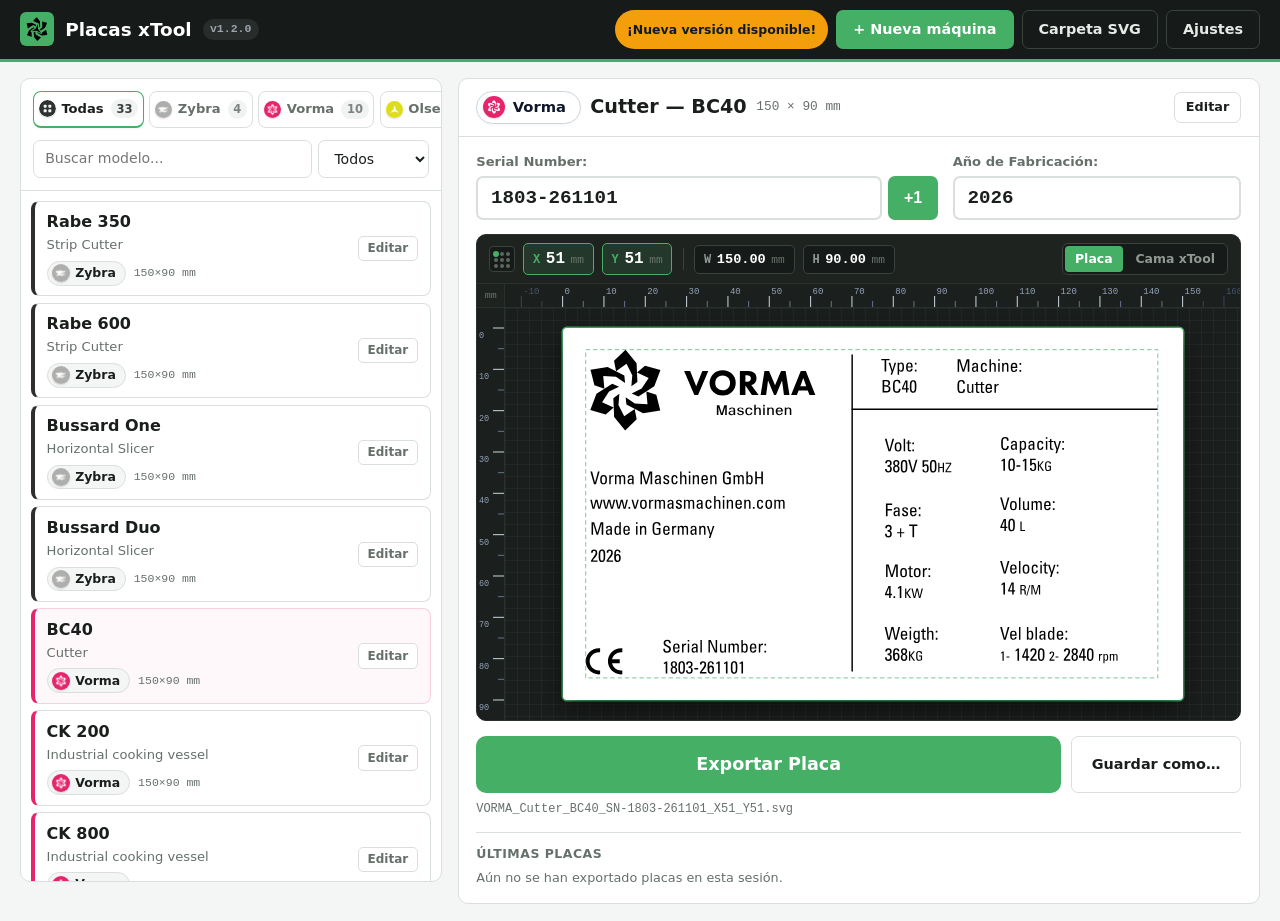
==== index.html @ e372bdaf "v1.2.0: Parametros xTool completos (Vorma, Olsen, Zybra), icono HD, boton Exportar Placa y actualiza" ====
<!DOCTYPE html>
<html lang="es">
<head>
  <meta charset="UTF-8" />
  <meta name="viewport" content="width=device-width, initial-scale=1.0" />
  <title>Placas xTool</title>
  <link rel="icon" type="image/png" sizes="256x256" href="icon_256.png?v=5" />
  <link rel="icon" type="image/png" sizes="64x64" href="icon_64.png?v=5" />
  <link rel="icon" type="image/png" sizes="48x48" href="icon_48.png?v=5" />
  <link rel="icon" type="image/png" sizes="32x32" href="icon_32.png?v=5" />
  <link rel="icon" type="image/png" sizes="16x16" href="icon_16.png?v=5" />
  <link rel="icon" type="image/svg+xml" sizes="any" href="app-icon.svg?v=5" />
  <link rel="shortcut icon" type="image/x-icon" href="app-icon.ico?v=5" />
  <link rel="stylesheet" href="css/styles.css" />
</head>
<body>

  <!-- CABECERA -->
  <header class="app-header">
    <div class="header-brand">
      <img src="app-icon.svg" alt="" class="header-logo" width="34" height="34" />
      <h1>Placas xTool</h1>
      <span id="appVersionBadge" class="version-badge" title="Versión instalada">v1.2.0</span>
    </div>
    <div class="header-actions">
      <button type="button" id="btnUpdateNotice" class="btn btn-update-pill" hidden onclick="window.AppActions.openUpdateModal()">
        ¡Nueva versión disponible!
      </button>
      <button type="button" class="btn btn-primary" onclick="window.AppActions.openNewMachineModal()">+ Nueva máquina</button>
      <button type="button" class="btn btn-ghost" onclick="window.AppActions.openExportsFolder()" title="Abrir carpeta donde se guardan las placas de esta marca">Carpeta SVG</button>
      <button type="button" class="btn btn-ghost" onclick="window.AppActions.openCalibrationModal()">Ajustes</button>
    </div>
  </header>

  <main class="workspace-layout">

    <!-- CATÁLOGO DE MÁQUINAS -->
    <section class="catalog-panel" aria-label="Máquinas">
      <div class="brand-tabs" role="tablist" aria-label="Filtrar por marca">
        <button type="button" class="brand-tab-btn active" data-brand-filter="all">
          <img src="img/brand-all.svg" class="brand-avatar-circle" alt="" />
          <span class="brand-tab-label">Todas</span>
          <span id="countAll" class="tab-num">0</span>
        </button>
        <button type="button" class="brand-tab-btn" data-brand-filter="zybra">
          <img src="img/brand-zybra.png" class="brand-avatar-circle" alt="" />
          <span class="brand-tab-label">Zybra</span>
          <span id="countZybra" class="tab-num">0</span>
        </button>
        <button type="button" class="brand-tab-btn" data-brand-filter="vorma">
          <img src="img/brand-vorma.png" class="brand-avatar-circle" alt="" />
          <span class="brand-tab-label">Vorma</span>
          <span id="countVorma" class="tab-num">0</span>
        </button>
        <button type="button" class="brand-tab-btn" data-brand-filter="olsen">
          <img src="img/brand-olsen.png" class="brand-avatar-circle" alt="" />
          <span class="brand-tab-label">Olsen &amp; Kael</span>
          <span id="countOlsen" class="tab-num">0</span>
        </button>
      </div>

      <div class="catalog-filters-row">
        <input type="search" id="catalogSearchInput" class="search-input" placeholder="Buscar modelo..." aria-label="Buscar máquina" />
        <select id="plateSizeFilter" class="select-input" aria-label="Tamaño de placa">
          <option value="all">Todos</option>
          <option value="150x90">150 × 90</option>
          <option value="110x70">110 × 70</option>
        </select>
      </div>

      <div id="machinesGrid" class="machines-grid"></div>
    </section>

    <!-- ESTACIÓN DEL OPERARIO -->
    <section class="operator-station" aria-label="Generar placa">
      <div id="operatorEmptyState" class="empty-station" hidden>
        <p>Selecciona una máquina de la lista.</p>
      </div>

      <div id="operatorActiveContent">
        <div class="station-banner">
          <div class="station-banner-left">
            <span id="opBrandBadge" class="brand-chip brand-chip-station">
              <img id="opBrandAvatar" src="img/brand-vorma.png" class="brand-avatar-circle" alt="" />
              <span id="opBrandName">Vorma</span>
            </span>
            <h2 id="opMachineTitle" class="station-machine-title">—</h2>
            <span id="opFormatBadge" class="format-pill">150 × 90 mm</span>
          </div>
          <button type="button" class="btn btn-sm btn-outline" onclick="window.AppActions.openEditMachineModal()">Editar</button>
        </div>

        <div class="station-body">
          <!-- Datos variables -->
          <div class="operator-inputs-grid">
            <div class="op-field">
              <label id="opSerialLabel" for="operatorSerialInput">Serial Number:</label>
              <div class="serial-input-group">
                <input type="text" id="operatorSerialInput" class="input-operator-big" placeholder="1803-261101" autocomplete="off" />
                <button type="button" class="btn-increment-serial" onclick="window.AppActions.incrementOperatorSerial()" title="Siguiente número de serie">+1</button>
              </div>
            </div>
            <div class="op-field">
              <label id="opDateLabel" for="operatorDateInput">Año:</label>
              <input type="text" id="operatorDateInput" class="input-operator-big" placeholder="2026" autocomplete="off" />
            </div>
          </div>

          <!-- Lienzo estilo xTool Studio -->
          <div class="xtool-workspace-unit">
            <div class="xtool-object-bar" role="region" aria-label="Posición en xTool">
              <div class="xtool-anchor-grid" title="Punto de referencia en xTool: superior izquierdo">
                <span class="anchor-dot active"></span><span class="anchor-dot"></span><span class="anchor-dot"></span>
                <span class="anchor-dot"></span><span class="anchor-dot"></span><span class="anchor-dot"></span>
                <span class="anchor-dot"></span><span class="anchor-dot"></span><span class="anchor-dot"></span>
              </div>

              <button type="button" class="xtool-num-box highlight-coord" title="Copiar X"
                      onclick="window.AppActions.copyTextToClipboard(document.getElementById('xtoolBarX').textContent, 'X')">
                <span class="xtool-prefix">X</span><strong id="xtoolBarX" class="xtool-val">51</strong><span class="xtool-unit">mm</span>
              </button>
              <button type="button" class="xtool-num-box highlight-coord" title="Copiar Y"
                      onclick="window.AppActions.copyTextToClipboard(document.getElementById('xtoolBarY').textContent, 'Y')">
                <span class="xtool-prefix">Y</span><strong id="xtoolBarY" class="xtool-val">51</strong><span class="xtool-unit">mm</span>
              </button>

              <div class="xtool-bar-divider"></div>

              <div class="xtool-num-box">
                <span class="xtool-prefix">W</span><strong id="xtoolBarW" class="xtool-val">150.00</strong><span class="xtool-unit">mm</span>
              </div>
              <div class="xtool-num-box">
                <span class="xtool-prefix">H</span><strong id="xtoolBarH" class="xtool-val">90.00</strong><span class="xtool-unit">mm</span>
              </div>

              <div class="xtool-view-switcher">
                <button type="button" id="btnViewPlate" class="view-mode-btn active" onclick="window.AppActions.setCanvasViewMode('plate')">Placa</button>
                <button type="button" id="btnViewBed" class="view-mode-btn" onclick="window.AppActions.setCanvasViewMode('bed')">Cama xTool</button>
              </div>
            </div>

            <div class="xtool-ruler-stage">
              <div class="ruler-corner">mm</div>
              <div id="rulerTopBar" class="ruler-top"></div>
              <div id="rulerLeftBar" class="ruler-left"></div>
              <div id="xtoolCanvasViewport" class="svg-stage-wrapper">
                <div id="svgPreviewContainer" class="svg-plate-frame"></div>
                <div id="xtoolBedSimulationContainer" class="xtool-bed-simulation" hidden></div>
              </div>
            </div>
          </div>

          <!-- Exportación -->
          <div class="export-row">
            <button type="button" class="btn btn-export-giant" onclick="window.AppActions.exportAndOpenInXTool()">
              Exportar Placa
            </button>
            <button type="button" class="btn btn-outline" onclick="window.AppActions.saveSVGWithNativeDialog()">
              Guardar como…
            </button>
          </div>
          <code id="exportFilenamePreview" class="export-filename"></code>

          <!-- Historial -->
          <div class="history-bar">
            <h4>Últimas placas</h4>
            <ul id="exportHistoryList" class="history-list"></ul>
          </div>
        </div>
      </div>
    </section>
  </main>

  <!-- MODAL: CREAR / EDITAR MÁQUINA -->
  <dialog id="machineEditorDialog" closedby="any" aria-labelledby="machineModalTitle">
    <div class="modal-header">
      <h3 id="machineModalTitle">Máquina</h3>
      <button type="button" class="btn-close-modal" onclick="document.getElementById('machineEditorDialog').close()" aria-label="Cerrar">×</button>
    </div>

    <form id="machineEditorForm" novalidate>
      <div class="modal-body-split">
        <div>
          <div class="form-section-box">
            <div class="form-field">
              <label for="editTemplateSelect">Plantilla</label>
              <select id="editTemplateSelect" required>
                <option value="zybra_unica">Zybra — 150 × 90 mm</option>
                <option value="vorma_grande">Vorma — Grande 150 × 90 mm</option>
                <option value="vorma_pequena">Vorma — Pequeña 110 × 70 mm</option>
                <option value="olsen_grande">Olsen &amp; Kael — Grande 150 × 90 mm</option>
                <option value="olsen_pequena">Olsen &amp; Kael — Pequeña 110 × 70 mm</option>
              </select>
              <small id="modalTemplateInfoBadge" class="field-hint"></small>
            </div>
          </div>

          <div class="form-section-box">
            <div class="form-grid-2">
              <div class="form-field">
                <label id="modalNameLabel" for="editPrimaryName">Nombre *</label>
                <input type="text" id="editPrimaryName" required placeholder="Cutter" aria-describedby="nameErrorHint" />
                <span id="nameErrorHint" class="field-error-hint">Obligatorio.</span>
              </div>
              <div class="form-field">
                <label id="modalModelLabel" for="editPrimaryModel">Modelo *</label>
                <input type="text" id="editPrimaryModel" required placeholder="BC40" aria-describedby="modelErrorHint" />
                <span id="modelErrorHint" class="field-error-hint">Obligatorio.</span>
              </div>
              <div class="form-field">
                <label id="modalSerialLabel" for="editDefaultSerial">Nº de serie inicial</label>
                <input type="text" id="editDefaultSerial" placeholder="1803-261101" />
              </div>
              <div class="form-field">
                <label id="modalDateLabel" for="editDefaultDate">Año</label>
                <input type="text" id="editDefaultDate" placeholder="2026" />
              </div>
            </div>
          </div>

          <div class="form-section-box">
            <h4>Datos técnicos</h4>
            <div id="modalSchemaPresetsBar" class="schema-presets-bar"></div>
            <div class="slots-columns-grid">
              <div><div class="slots-col-title">Izquierda</div><div id="modalSlotsLeftCol"></div></div>
              <div><div class="slots-col-title">Derecha</div><div id="modalSlotsRightCol"></div></div>
            </div>
          </div>
        </div>

        <div class="modal-preview-panel">
          <div id="modalSvgPreviewBox" class="modal-svg-box"></div>
        </div>
      </div>

      <div class="modal-footer">
        <div id="modalManageBtns" class="modal-manage-btns">
          <button type="button" class="btn btn-sm btn-outline" onclick="window.AppActions.duplicateFromModal()">Duplicar</button>
          <button type="button" class="btn btn-sm btn-danger" onclick="window.AppActions.deleteFromModal()">Eliminar</button>
        </div>
        <button type="button" class="btn btn-outline" onclick="document.getElementById('machineEditorDialog').close()">Cancelar</button>
        <button type="submit" class="btn btn-primary">Guardar</button>
      </div>
    </form>
  </dialog>

  <datalist id="technicalLabelsList">
    <option value="Volt"></option><option value="Voltage"></option><option value="Hz"></option>
    <option value="Fase"></option><option value="Motor"></option><option value="Power"></option>
    <option value="Kw"></option><option value="Weigth"></option><option value="Weight"></option>
    <option value="Size"></option><option value="Pressure"></option><option value="Capacity"></option>
    <option value="Volume"></option><option value="Velocity"></option><option value="Vel blade"></option>
    <option value="Date"></option><option value="RPM"></option>
  </datalist>

  <!-- MODAL: AJUSTES -->
  <dialog id="calibrationDialog" closedby="any" aria-labelledby="calibrationModalTitle">
    <div class="modal-header">
      <h3 id="calibrationModalTitle">Ajustes</h3>
      <button type="button" class="btn-close-modal" onclick="document.getElementById('calibrationDialog').close()" aria-label="Cerrar">×</button>
    </div>

    <form id="calibrationForm" class="calibration-form">
      <h4>Posición en xTool y área de diseño</h4>
      <table class="calibration-table">
        <thead>
          <tr><th>Plantilla</th><th>Placa</th><th>Área interior (mm)</th><th>Posición xTool</th></tr>
        </thead>
        <tbody id="calibrationTableBody"></tbody>
      </table>

      <details class="advanced-box">
        <summary>Opciones avanzadas de exportación</summary>
        <div class="form-grid-2">
          <div class="form-field">
            <label for="settingExportCropMode">Tamaño del SVG</label>
            <select id="settingExportCropMode">
              <option value="full_plate">Placa completa</option>
              <option value="inner_artbox">Recortado al área interior</option>
            </select>
          </div>
          <div class="form-field">
            <label for="settingZybraKnockoutMode">Texto blanco en Zybra</label>
            <select id="settingZybraKnockoutMode">
              <option value="compound">Vaciado (recomendado)</option>
              <option value="layered">Capas separadas</option>
            </select>
          </div>
        </div>
        <label class="check-row">
          <input type="checkbox" id="settingLockInnerBounds" />
          Incluir marco invisible del área interior
        </label>
      </details>

      <div class="db-row">
        <span>Copia de seguridad de máquinas:</span>
        <button type="button" class="btn btn-sm btn-outline" onclick="window.AppActions.exportDatabaseJSON()">Exportar</button>
        <label class="btn btn-sm btn-outline">
          Importar
          <input type="file" id="importJsonFileInput" accept=".json,application/json" hidden />
        </label>
        <button type="button" class="btn btn-sm btn-outline" style="margin-left:auto;" onclick="window.AppActions.checkForUpdates(true)">
          Buscar actualizaciones
        </button>
      </div>

      <div class="modal-footer flush">
        <button type="button" class="btn btn-outline" onclick="window.AppActions.resetCalibrationDefaults()" style="margin-right:auto;">Restaurar</button>
        <button type="button" class="btn btn-outline" onclick="document.getElementById('calibrationDialog').close()">Cancelar</button>
        <button type="submit" class="btn btn-primary">Guardar</button>
      </div>
    </form>
  </dialog>

  <!-- MODAL: ACTUALIZACIÓN AUTOMÁTICA DESDE GITHUB -->
  <dialog id="updateDialog" closedby="any" aria-labelledby="updateModalTitle">
    <div class="modal-header">
      <h3 id="updateModalTitle">Actualización del Programa</h3>
      <button type="button" class="btn-close-modal" onclick="document.getElementById('updateDialog').close()" aria-label="Cerrar">×</button>
    </div>
    <div class="update-modal-body">
      <div class="update-version-row">
        <div class="update-ver-card">
          <span class="update-ver-label">Versión actual</span>
          <strong id="updateCurrentVerText">v1.2.0</strong>
        </div>
        <span class="update-ver-arrow">→</span>
        <div class="update-ver-card highlight">
          <span class="update-ver-label">Nueva versión</span>
          <strong id="updateLatestVerText">v1.2.0</strong>
        </div>
      </div>
      <p id="updateStatusLead" class="update-lead">
        Hay una nueva versión disponible en GitHub. Al pulsar <strong>Actualizar ahora</strong>, el programa descargará las mejoras automáticamente conservando todas tus máquinas y placas guardadas.
      </p>
      <div id="updateNotesBox" class="update-notes-box"></div>
    </div>
    <div class="modal-footer">
      <button type="button" class="btn btn-outline" onclick="document.getElementById('updateDialog').close()">Más tarde</button>
      <button type="button" id="btnPerformUpdateNow" class="btn btn-primary" onclick="window.AppActions.performOneClickUpdate()">
        Actualizar programa ahora
      </button>
    </div>
  </dialog>

  <div id="toastContainer" class="toast-container" aria-live="polite"></div>

  <script src="js/opentype.min.js"></script>
  <script src="js/fonts-data.js"></script>
  <script src="js/templates.js"></script>
  <script src="js/initial-data.js"></script>
  <script src="js/app.js"></script>
</body>
</html>
---- css/styles.css ----
/* ==========================================================================
   PLACAS xTOOL — Estilo simple: neutros + acento verde (#44af65 del icono)
   ========================================================================== */

:root {
  --green: #44af65;
  --green-dark: #2f8a4c;
  --green-darker: #1f6b38;
  --green-soft: #e8f5ec;
  --green-line: #b9e0c6;

  /* Colores oficiales de marca solicitados por el usuario */
  --brand-vorma: #e7246b;         /* Rosa / Fucsia técnico */
  --brand-vorma-bg: #fff0f5;
  --brand-vorma-border: #fbcfe0;

  --brand-olsen: #dddd19;         /* Amarillo industrial */
  --brand-olsen-bg: #fefeeb;
  --brand-olsen-border: #f6f69e;

  --brand-zybra: #2e2e2e;         /* Negro grafito suave */
  --brand-zybra-bg: #f5f5f5;
  --brand-zybra-border: #d4d4d4;

  --bg: #f4f6f5;
  --surface: #ffffff;
  --text: #1a1f1c;
  --muted: #66706a;
  --border: #d9dfdb;

  --dark: #161a18;
  --dark-2: #1e2320;
  --dark-3: #2a302c;

  --danger: #c62828;
  --radius: 10px;
}

*, *::before, *::after { box-sizing: border-box; }

body {
  margin: 0;
  font-family: system-ui, 'Segoe UI', Roboto, Arial, sans-serif;
  background: var(--bg);
  color: var(--text);
  line-height: 1.4;
  min-height: 100vh;
  display: flex;
  flex-direction: column;
}

.sr-only {
  position: absolute; width: 1px; height: 1px; padding: 0; margin: -1px;
  overflow: hidden; clip: rect(0, 0, 0, 0); border: 0;
}

/* ---------- Cabecera ---------- */
.app-header {
  background: var(--dark);
  color: #fff;
  padding: 0.6rem 1.25rem;
  display: flex;
  align-items: center;
  justify-content: space-between;
  gap: 1rem;
  border-bottom: 3px solid var(--green);
}

.header-brand { display: flex; align-items: center; gap: 0.7rem; }
.header-logo {
  display: block;
  border-radius: 6px;
  image-rendering: -webkit-optimize-contrast;
  object-fit: contain;
}
.app-header h1 { margin: 0; font-size: 1.15rem; font-weight: 700; }
.header-actions { display: flex; gap: 0.5rem; flex-wrap: wrap; }

/* ---------- Botones ---------- */
.btn {
  display: inline-flex;
  align-items: center;
  justify-content: center;
  gap: 0.4rem;
  font: inherit;
  font-size: 0.9rem;
  font-weight: 600;
  padding: 0.55rem 1rem;
  border-radius: 7px;
  border: 1px solid transparent;
  cursor: pointer;
  white-space: nowrap;
  transition: background-color 0.15s, border-color 0.15s;
}

.btn:active { transform: translateY(1px); }
.btn-sm { font-size: 0.8rem; padding: 0.35rem 0.7rem; }

.btn-primary { background: var(--green); color: #fff; }
.btn-primary:hover { background: var(--green-dark); }

.btn-ghost { background: transparent; color: #e6ebe8; border-color: #3a423d; }
.btn-ghost:hover { background: var(--dark-3); }

.btn-outline { background: #fff; color: var(--text); border-color: var(--border); }
.btn-outline:hover { border-color: var(--green); color: var(--green-darker); }

.btn-danger { background: #fff; color: var(--danger); border-color: #efc6c6; }
.btn-danger:hover { background: #fdecec; }

.btn-icon {
  background: #fff;
  border: 1px solid var(--border);
  border-radius: 5px;
  padding: 0.2rem 0.55rem;
  font: inherit;
  font-size: 0.75rem;
  font-weight: 600;
  color: var(--muted);
  cursor: pointer;
}
.btn-icon:hover { border-color: var(--green); color: var(--green-darker); }

/* ---------- Layout ---------- */
.workspace-layout {
  flex: 1;
  display: grid;
  grid-template-columns: minmax(320px, 34%) 1fr;
  gap: 1rem;
  padding: 1rem 1.25rem;
  width: 100%;
  max-width: 1800px;
  margin: 0 auto;
  align-items: start;
}

@media (max-width: 1050px) {
  .workspace-layout { grid-template-columns: 1fr; }
}

.catalog-panel,
.operator-station {
  background: var(--surface);
  border: 1px solid var(--border);
  border-radius: var(--radius);
  overflow: hidden;
  min-width: 0;
}

/* ---------- Catálogo ---------- */
.brand-tabs {
  display: grid;
  grid-template-columns: repeat(4, 1fr);
  gap: 0.35rem;
  padding: 0.75rem 0.75rem 0.4rem;
}

.brand-tab-btn {
  background: #fff;
  border: 1px solid var(--border);
  border-radius: 8px;
  padding: 0.45rem 0.3rem;
  font: inherit;
  font-size: 0.82rem;
  font-weight: 600;
  color: var(--muted);
  cursor: pointer;
  display: inline-flex;
  align-items: center;
  justify-content: center;
  gap: 0.35rem;
  transition: border-color 0.15s, background-color 0.15s, color 0.15s;
}

.brand-tab-btn:hover {
  color: var(--text);
  border-color: #cbd5e1;
  background: #fcfdfc;
}

.brand-tab-btn .brand-avatar-circle {
  width: 17px;
  height: 17px;
}

.brand-tab-label {
  white-space: nowrap;
  overflow: hidden;
  text-overflow: ellipsis;
}

.brand-tab-btn.active {
  background: #fff;
  border-color: var(--green);
  border-bottom: 2.5px solid var(--green);
  color: var(--text);
  font-weight: 700;
  box-shadow: 0 1px 3px rgba(0, 0, 0, 0.05);
}

.brand-tab-btn[data-brand-filter="zybra"].active {
  border-color: #9ca3af;
  border-bottom: 2.5px solid var(--brand-zybra);
  background: #fbfbfb;
  color: #111827;
}

.brand-tab-btn[data-brand-filter="vorma"].active {
  border-color: #fbcfe0;
  border-bottom: 2.5px solid var(--brand-vorma);
  background: #fff8fa;
  color: #111827;
}

.brand-tab-btn[data-brand-filter="olsen"].active {
  border-color: #e5e570;
  border-bottom: 2.5px solid var(--brand-olsen);
  background: #fffff5;
  color: #111827;
}

.tab-num {
  font-size: 0.72rem;
  opacity: 0.85;
  background: #eef2f0;
  padding: 0.1rem 0.35rem;
  border-radius: 10px;
  margin-left: 0.1rem;
}

.catalog-filters-row {
  display: grid;
  grid-template-columns: 1fr auto;
  gap: 0.4rem;
  padding: 0.4rem 0.75rem 0.75rem;
  border-bottom: 1px solid var(--border);
}

.search-input, .select-input {
  padding: 0.5rem 0.7rem;
  border: 1px solid var(--border);
  border-radius: 7px;
  font: inherit;
  font-size: 0.88rem;
  background: #fff;
  color: var(--text);
}
.search-input:focus, .select-input:focus { outline: 2px solid var(--green); outline-offset: 0; }

.machines-grid {
  padding: 0.6rem;
  display: flex;
  flex-direction: column;
  gap: 0.4rem;
  max-height: calc(100vh - 210px);
  overflow-y: auto;
}

.machine-card {
  display: grid;
  grid-template-columns: 1fr auto;
  align-items: center;
  gap: 0.15rem 0.6rem;
  padding: 0.6rem 0.75rem;
  border: 1px solid var(--border);
  border-left: 4px solid transparent;
  border-radius: 8px;
  background: #fff;
  cursor: pointer;
  transition: border-color 0.12s, background-color 0.12s;
}
.machine-card:hover { border-color: var(--border); }
.machine-card.brand-zybra { border-left-color: var(--brand-zybra); }
.machine-card.brand-vorma { border-left-color: var(--brand-vorma); }
.machine-card.brand-olsen { border-left-color: var(--brand-olsen); }

.machine-card.is-selected.brand-zybra {
  border-color: #9ca3af;
  border-left-color: var(--brand-zybra);
  background: #fbfbfb;
}
.machine-card.is-selected.brand-vorma {
  border-color: #fbcfe0;
  border-left-color: var(--brand-vorma);
  background: #fff8fa;
}
.machine-card.is-selected.brand-olsen {
  border-color: #e5e570;
  border-left-color: var(--brand-olsen);
  background: #fffff5;
}

.card-model-title { font-size: 1rem; font-weight: 700; }
.card-machine-type { font-size: 0.82rem; color: var(--muted); }
.card-meta { grid-column: 1; display: flex; gap: 0.5rem; align-items: center; margin-top: 0.25rem; flex-wrap: wrap; }
.card-edit { grid-column: 2; grid-row: 1 / span 3; }

/* Iconos circulares de marca (Izquierda: icono circular | Derecha: nombre) */
.brand-avatar-circle {
  width: 18px;
  height: 18px;
  border-radius: 50%;
  object-fit: cover;
  display: inline-block;
  vertical-align: middle;
  flex-shrink: 0;
  box-shadow: 0 1px 2px rgba(0, 0, 0, 0.14);
}

.brand-chip {
  display: inline-flex;
  align-items: center;
  gap: 0.35rem;
  font-size: 0.8rem;
  font-weight: 600;
  color: var(--text);
  background: #f4f6f5;
  padding: 0.15rem 0.55rem 0.15rem 0.25rem;
  border-radius: 20px;
  border: 1px solid var(--border);
  line-height: 1;
}

.brand-chip-name {
  white-space: nowrap;
  font-size: 0.78rem;
  font-weight: 600;
  color: #1a1f1c;
}

.brand-chip-station {
  display: inline-flex;
  align-items: center;
  gap: 0.5rem;
  padding: 0.28rem 0.85rem 0.28rem 0.35rem;
  background: #ffffff;
  border: 1px solid #cbd5e1;
  border-radius: 24px;
  box-shadow: 0 1px 3px rgba(0, 0, 0, 0.04);
}

.brand-chip-station .brand-avatar-circle {
  width: 22px;
  height: 22px;
}

.brand-chip-station .brand-chip-name {
  font-size: 0.92rem;
  font-weight: 700;
  color: #0f172a;
}

/* Compatibilidad por si queda alguna referencia a brand-badge */
.brand-badge {
  display: inline-flex;
  align-items: center;
  gap: 0.35rem;
  font-size: 0.78rem;
  font-weight: 600;
  color: var(--text);
  background: #f4f6f5;
  padding: 0.15rem 0.5rem 0.15rem 0.25rem;
  border-radius: 20px;
  border: 1px solid var(--border);
}

.size-badge {
  font-size: 0.72rem;
  color: var(--muted);
  font-family: ui-monospace, Consolas, monospace;
}

.empty-catalog-state { padding: 2rem 1rem; text-align: center; color: var(--muted); }

/* ---------- Estación del operario ---------- */
.empty-station { padding: 3rem; text-align: center; color: var(--muted); }

.station-banner {
  padding: 0.75rem 1.1rem;
  display: flex;
  align-items: center;
  justify-content: space-between;
  gap: 0.75rem;
  border-bottom: 1px solid var(--border);
}

.station-banner-left { display: flex; align-items: center; gap: 0.6rem; flex-wrap: wrap; }
.station-machine-title { margin: 0; font-size: 1.2rem; font-weight: 700; }
.format-pill { font-size: 0.8rem; color: var(--muted); font-family: ui-monospace, Consolas, monospace; }

.station-body {
  padding: 1rem 1.1rem;
  display: flex;
  flex-direction: column;
  gap: 0.9rem;
}

.operator-inputs-grid {
  display: grid;
  grid-template-columns: 1.6fr 1fr;
  gap: 0.9rem;
}
@media (max-width: 720px) { .operator-inputs-grid { grid-template-columns: 1fr; } }

.op-field label {
  display: block;
  font-size: 0.82rem;
  font-weight: 600;
  color: var(--muted);
  margin-bottom: 0.3rem;
}

.serial-input-group { display: flex; gap: 0.4rem; }

.input-operator-big {
  width: 100%;
  font-family: ui-monospace, Consolas, monospace;
  font-size: 1.2rem;
  font-weight: 700;
  padding: 0.55rem 0.8rem;
  border: 2px solid var(--border);
  border-radius: 7px;
  background: #fff;
  color: var(--text);
}
.input-operator-big:focus {
  outline: none;
  border-color: var(--green);
  box-shadow: 0 0 0 3px rgba(68, 175, 101, 0.2);
}

.btn-increment-serial {
  background: var(--green);
  color: #fff;
  border: none;
  border-radius: 7px;
  padding: 0 1rem;
  font-weight: 700;
  font-size: 1rem;
  cursor: pointer;
}
.btn-increment-serial:hover { background: var(--green-dark); }

/* ---------- Lienzo estilo xTool Studio ---------- */
.xtool-workspace-unit {
  border: 1px solid var(--dark-3);
  border-radius: var(--radius);
  overflow: hidden;
  background: var(--dark);
}

.xtool-object-bar {
  background: var(--dark-2);
  color: #e6ebe8;
  padding: 0.5rem 0.75rem;
  display: flex;
  align-items: center;
  gap: 0.5rem;
  flex-wrap: wrap;
  border-bottom: 1px solid var(--dark-3);
}

.xtool-bar-divider { width: 1px; height: 22px; background: #3a423d; margin: 0 0.15rem; }

.xtool-anchor-grid {
  width: 26px;
  height: 26px;
  padding: 3px;
  background: var(--dark);
  border: 1px solid #3a423d;
  border-radius: 4px;
  display: grid;
  grid-template-columns: repeat(3, 1fr);
  place-items: center;
}
.anchor-dot { width: 4px; height: 4px; border-radius: 50%; background: #5d6660; }
.anchor-dot.active { width: 6px; height: 6px; background: var(--green); }

.xtool-num-box {
  background: var(--dark);
  border: 1px solid #3a423d;
  border-radius: 5px;
  padding: 0.25rem 0.55rem;
  display: inline-flex;
  align-items: baseline;
  gap: 0.35rem;
  font: inherit;
  font-family: ui-monospace, Consolas, monospace;
  font-size: 0.85rem;
  color: inherit;
}
.xtool-num-box.highlight-coord {
  border-color: var(--green);
  background: rgba(68, 175, 101, 0.14);
  cursor: pointer;
  font-size: 1rem;
}
.xtool-num-box.highlight-coord:hover { background: rgba(68, 175, 101, 0.26); }

.xtool-prefix { color: #8f9993; font-weight: 700; font-size: 0.75rem; }
.highlight-coord .xtool-prefix { color: var(--green); }
.xtool-val { color: #fff; font-weight: 700; }
.xtool-unit { color: #6b746e; font-size: 0.7rem; }

.xtool-view-switcher {
  margin-left: auto;
  display: inline-flex;
  background: var(--dark);
  border: 1px solid #3a423d;
  border-radius: 6px;
  padding: 2px;
  gap: 2px;
}
.view-mode-btn {
  background: transparent;
  color: #8f9993;
  border: none;
  padding: 0.25rem 0.65rem;
  font: inherit;
  font-size: 0.78rem;
  font-weight: 600;
  border-radius: 4px;
  cursor: pointer;
}
.view-mode-btn.active { background: var(--green); color: #fff; }

/* Reglas en mm */
.xtool-ruler-stage {
  display: grid;
  grid-template-columns: 28px 1fr;
  grid-template-rows: 24px 1fr;
}
.ruler-corner {
  background: var(--dark-2);
  border-right: 1px solid var(--dark-3);
  border-bottom: 1px solid var(--dark-3);
  color: #6b746e;
  font-size: 0.62rem;
  font-family: ui-monospace, monospace;
  display: grid;
  place-items: center;
}
.ruler-top, .ruler-left { background: #1b1f1d; overflow: hidden; position: relative; }
.ruler-top { border-bottom: 1px solid var(--dark-3); }
.ruler-left { border-right: 1px solid var(--dark-3); }
.ruler-svg { display: block; width: 100%; height: 100%; }

.svg-stage-wrapper {
  background-color: #1a1e1c;
  background-image:
    linear-gradient(to right, rgba(255, 255, 255, 0.035) 1px, transparent 1px),
    linear-gradient(to bottom, rgba(255, 255, 255, 0.035) 1px, transparent 1px);
  background-size: 12px 12px;
  padding: 1.25rem;
  display: flex;
  align-items: center;
  justify-content: center;
  min-height: 300px;
}

.svg-plate-frame {
  width: 100%;
  max-width: 620px;
  background: #fff;
  border-radius: 4px;
  box-shadow: 0 10px 28px rgba(0, 0, 0, 0.5), 0 0 0 1.5px var(--green);
  overflow: hidden;
}

.plate-svg-preview { display: block; width: 100%; height: auto; }

.xtool-bed-simulation { width: 100%; max-width: 680px; }
.xtool-bed-simulation svg { display: block; width: 100%; height: auto; border-radius: 4px; }

/* ---------- Exportación ---------- */
.export-row {
  display: grid;
  grid-template-columns: 1fr auto;
  gap: 0.6rem;
}

.btn-export-giant {
  background: var(--green);
  color: #fff;
  font-size: 1.1rem;
  font-weight: 700;
  padding: 0.95rem 1.25rem;
  border-radius: var(--radius);
  white-space: normal;
}
.btn-export-giant:hover { background: var(--green-dark); }

.export-row .btn-outline { padding: 0.95rem 1.25rem; }

.export-filename {
  font-size: 0.75rem;
  color: var(--muted);
  word-break: break-all;
  margin-top: -0.4rem;
}

/* ---------- Historial ---------- */
.history-bar { border-top: 1px solid var(--border); padding-top: 0.75rem; }
.history-bar h4 {
  margin: 0 0 0.4rem;
  font-size: 0.78rem;
  color: var(--muted);
  text-transform: uppercase;
  letter-spacing: 0.04em;
}
.history-list { list-style: none; margin: 0; padding: 0; display: flex; flex-direction: column; gap: 0.3rem; }
.history-item {
  font-size: 0.8rem;
  border: 1px solid var(--border);
  border-radius: 6px;
  padding: 0.35rem 0.6rem;
  display: flex;
  align-items: center;
  justify-content: space-between;
  gap: 0.5rem;
  flex-wrap: wrap;
}
.history-item-main { display: flex; gap: 0.5rem; align-items: center; flex-wrap: wrap; }
.history-item-meta { display: flex; gap: 0.5rem; align-items: center; }
.history-time { color: var(--muted); font-family: ui-monospace, monospace; }
.history-coords { font-family: ui-monospace, monospace; color: var(--green-darker); font-weight: 600; }
.history-empty { font-size: 0.8rem; color: var(--muted); }

/* ---------- Diálogos ---------- */
dialog {
  border: none;
  border-radius: var(--radius);
  padding: 0;
  width: min(95vw, 1080px);
  max-width: 1080px;
  box-shadow: 0 16px 40px rgba(0, 0, 0, 0.25);
  background: var(--surface);
  color: var(--text);
}
dialog::backdrop { background: rgba(10, 14, 12, 0.55); }

.modal-header {
  padding: 0.8rem 1.2rem;
  display: flex;
  align-items: center;
  justify-content: space-between;
  border-bottom: 1px solid var(--border);
}
.modal-header h3 { margin: 0; font-size: 1.05rem; }

.btn-close-modal {
  background: transparent;
  border: none;
  width: 32px;
  height: 32px;
  border-radius: 6px;
  font-size: 1.4rem;
  color: var(--muted);
  cursor: pointer;
}
.btn-close-modal:hover { background: var(--bg); color: var(--text); }

.modal-body-split {
  display: grid;
  grid-template-columns: 1.15fr 1fr;
  gap: 1.1rem;
  padding: 1.1rem 1.2rem;
  max-height: 76vh;
  overflow-y: auto;
}
@media (max-width: 900px) { .modal-body-split { grid-template-columns: 1fr; } }

.form-section-box { margin-bottom: 1rem; }
.form-section-box h4 { margin: 0 0 0.55rem; font-size: 0.88rem; }

.form-grid-2 { display: grid; grid-template-columns: 1fr 1fr; gap: 0.7rem; }

.form-field { display: flex; flex-direction: column; gap: 0.25rem; }
.form-field label { font-size: 0.8rem; font-weight: 600; color: var(--muted); }
.form-field input, .form-field select {
  padding: 0.5rem 0.65rem;
  border: 1px solid var(--border);
  border-radius: 6px;
  font: inherit;
  font-size: 0.88rem;
}
.form-field input:focus, .form-field select:focus { outline: 2px solid var(--green); outline-offset: 0; }
.field-hint { font-size: 0.75rem; color: var(--muted); }

.form-field input:user-invalid,
.form-field input.user-invalid-fallback { border-color: var(--danger); background: #fdf1f1; }
.form-field input:user-valid,
.form-field input.user-valid-fallback { border-color: var(--green); }

.field-error-hint { display: none; font-size: 0.74rem; color: var(--danger); font-weight: 600; }
.form-field:has(input:user-invalid) .field-error-hint,
.form-field:has(input.user-invalid-fallback) .field-error-hint { display: block; }

.schema-presets-bar { display: flex; flex-wrap: wrap; gap: 0.4rem; margin-bottom: 0.6rem; }
.preset-bar-label { font-size: 0.78rem; color: var(--muted); align-self: center; }

.slots-columns-grid { display: grid; grid-template-columns: 1fr 1fr; gap: 0.85rem; }
@media (max-width: 640px) { .slots-columns-grid { grid-template-columns: 1fr; } }

.slots-col-header {
  display: flex;
  align-items: center;
  justify-content: space-between;
  margin-bottom: 0.4rem;
}

.slots-col-title {
  font-size: 0.76rem;
  font-weight: 700;
  text-transform: uppercase;
  color: var(--text);
  letter-spacing: 0.02em;
}

.slots-count-tag {
  font-size: 0.72rem;
  font-weight: 600;
  color: var(--muted);
}

.slots-list {
  display: flex;
  flex-direction: column;
  gap: 0.35rem;
  margin-bottom: 0.45rem;
  min-height: 40px;
}

.slot-editor-row {
  display: flex;
  align-items: center;
  gap: 0.35rem;
  padding: 0.3rem 0.4rem;
  border: 1px solid var(--border);
  border-radius: 6px;
  background: #ffffff;
  transition: border-color 0.12s;
}
.slot-editor-row:focus-within {
  border-color: var(--green);
}

.slot-inputs {
  display: grid;
  grid-template-columns: 1fr 1.15fr;
  gap: 0.3rem;
  flex: 1;
}

.input-slot-label, .input-slot-value {
  width: 100%;
  padding: 0.34rem 0.5rem;
  border: 1px solid var(--border);
  border-radius: 5px;
  font: inherit;
  font-size: 0.8rem;
}
.input-slot-label { font-weight: 600; background: #f8faf9; }

.slot-actions {
  display: inline-flex;
  align-items: center;
  gap: 2px;
}

.btn-slot-tool {
  background: transparent;
  border: 1px solid var(--border);
  border-radius: 4px;
  padding: 0.18rem 0.35rem;
  font: inherit;
  font-size: 0.75rem;
  font-weight: 700;
  color: var(--muted);
  cursor: pointer;
  line-height: 1;
}
.btn-slot-tool:hover:not(:disabled) {
  background: var(--bg);
  color: var(--text);
  border-color: var(--text);
}
.btn-slot-tool:disabled {
  opacity: 0.25;
  cursor: not-allowed;
}

.btn-slot-del:hover {
  background: #fee2e2;
  color: var(--danger);
  border-color: #fca5a5;
}

.btn-add-slot {
  width: 100%;
  border-style: dashed;
  margin-top: 0.25rem;
  font-size: 0.8rem;
  padding: 0.4rem;
}
.btn-add-slot:hover {
  border-style: solid;
  border-color: var(--green);
  color: var(--green-darker);
}

.modal-preview-panel { position: sticky; top: 0; align-self: start; }
.modal-svg-box { border: 1px solid var(--border); border-radius: 8px; padding: 0.6rem; }

.modal-footer {
  padding: 0.8rem 1.2rem;
  border-top: 1px solid var(--border);
  display: flex;
  align-items: center;
  justify-content: flex-end;
  gap: 0.6rem;
}
.modal-footer.flush { margin: 1.1rem -1.2rem -1.1rem; }
.modal-manage-btns { margin-right: auto; display: flex; gap: 0.4rem; }

/* Ajustes */
.calibration-form { padding: 1.1rem 1.2rem; }
.calibration-form h4 { margin: 0 0 0.5rem; font-size: 0.88rem; }

.calibration-table { width: 100%; border-collapse: collapse; font-size: 0.84rem; }
.calibration-table th, .calibration-table td {
  border-bottom: 1px solid var(--border);
  padding: 0.5rem 0.6rem;
  text-align: left;
}
.calibration-table th { font-size: 0.75rem; color: var(--muted); font-weight: 600; }

.calib-pair { display: flex; gap: 0.5rem; align-items: center; }
.calib-pair label { display: flex; align-items: center; gap: 0.25rem; font-size: 0.78rem; }

.input-calib, .input-calib-coord {
  width: 72px;
  padding: 0.28rem 0.4rem;
  border: 1px solid var(--border);
  border-radius: 5px;
  font-family: ui-monospace, monospace;
}

.advanced-box {
  margin-top: 1rem;
  border: 1px solid var(--border);
  border-radius: 8px;
  padding: 0.6rem 0.8rem;
}
.advanced-box summary { cursor: pointer; font-size: 0.85rem; font-weight: 600; color: var(--muted); }
.advanced-box[open] summary { margin-bottom: 0.7rem; }

.check-row { display: flex; align-items: center; gap: 0.45rem; margin-top: 0.7rem; font-size: 0.82rem; cursor: pointer; }
.check-row input { accent-color: var(--green); }

.db-row { display: flex; align-items: center; gap: 0.5rem; margin-top: 1rem; font-size: 0.84rem; color: var(--muted); }

/* ---------- Notificaciones ---------- */
.toast-container {
  position: fixed;
  bottom: 1.2rem;
  right: 1.2rem;
  z-index: 9999;
  display: flex;
  flex-direction: column;
  gap: 0.5rem;
}
.toast-item {
  background: var(--dark);
  color: #fff;
  padding: 0.7rem 1rem;
  border-radius: 7px;
  font-size: 0.86rem;
  border-left: 4px solid var(--green);
  box-shadow: 0 8px 24px rgba(0, 0, 0, 0.25);
  transition: opacity 0.25s, transform 0.25s;
}
.toast-hide { opacity: 0; transform: translateY(8px); }

/* ---------- Actualizador Automático (GitHub) ---------- */
.version-badge {
  font-size: 0.72rem;
  font-weight: 600;
  color: #9ca3af;
  background: rgba(255, 255, 255, 0.08);
  padding: 0.16rem 0.45rem;
  border-radius: 999px;
  font-family: ui-monospace, monospace;
}

.btn-update-pill {
  background: #f59e0b;
  color: #111827;
  font-weight: 700;
  font-size: 0.78rem;
  padding: 0.36rem 0.75rem;
  border-radius: 999px;
  border: none;
  cursor: pointer;
  animation: pulseUpdate 2s infinite;
}
.btn-update-pill:hover {
  background: #fbbf24;
}

@keyframes pulseUpdate {
  0%, 100% { box-shadow: 0 0 0 0 rgba(245, 158, 11, 0.5); }
  50% { box-shadow: 0 0 0 6px rgba(245, 158, 11, 0); }
}

#updateDialog {
  max-width: 480px;
}

.update-modal-body {
  padding: 1.25rem;
  display: flex;
  flex-direction: column;
  gap: 0.9rem;
}

.update-version-row {
  display: flex;
  align-items: center;
  justify-content: center;
  gap: 0.9rem;
}

.update-ver-card {
  flex: 1;
  border: 1px solid var(--border);
  border-radius: 8px;
  padding: 0.65rem 0.8rem;
  text-align: center;
  background: #f8faf9;
}
.update-ver-card.highlight {
  border-color: var(--green);
  background: #ecfdf5;
}

.update-ver-label {
  display: block;
  font-size: 0.72rem;
  color: var(--muted);
  text-transform: uppercase;
  letter-spacing: 0.03em;
  margin-bottom: 0.2rem;
}

.update-ver-card strong {
  font-size: 1.05rem;
  font-family: ui-monospace, monospace;
  color: var(--text);
}
.update-ver-card.highlight strong {
  color: var(--green-darker);
}

.update-ver-arrow {
  font-size: 1.25rem;
  font-weight: 700;
  color: var(--muted);
}

.update-lead {
  margin: 0;
  font-size: 0.88rem;
  line-height: 1.45;
  color: var(--text);
}

.update-notes-box {
  background: #f8faf9;
  border: 1px solid var(--border);
  border-radius: 7px;
  padding: 0.7rem 0.85rem;
  font-size: 0.82rem;
  line-height: 1.45;
  color: var(--muted);
}
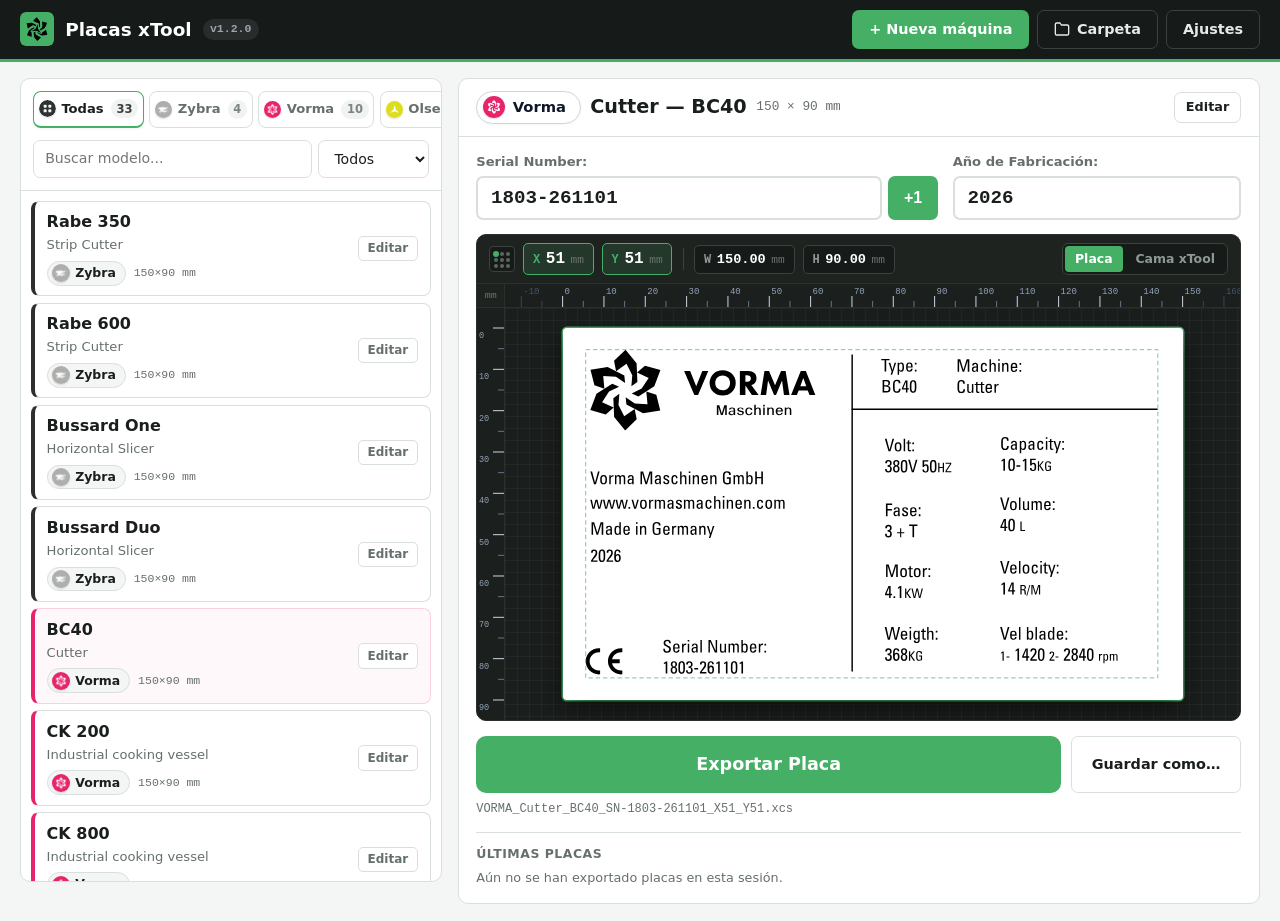
==== commit 333f3a4c: "v1.2.0: Ocultar aviso de actualizacion salvo version nueva, exportar solo .xcs, boton Carpeta con ic" ====
--- a/index.html
+++ b/index.html
@@ -4,13 +4,8 @@
   <meta charset="UTF-8" />
   <meta name="viewport" content="width=device-width, initial-scale=1.0" />
   <title>Placas xTool</title>
-  <link rel="icon" type="image/png" sizes="256x256" href="icon_256.png?v=5" />
-  <link rel="icon" type="image/png" sizes="64x64" href="icon_64.png?v=5" />
-  <link rel="icon" type="image/png" sizes="48x48" href="icon_48.png?v=5" />
-  <link rel="icon" type="image/png" sizes="32x32" href="icon_32.png?v=5" />
-  <link rel="icon" type="image/png" sizes="16x16" href="icon_16.png?v=5" />
-  <link rel="icon" type="image/svg+xml" sizes="any" href="app-icon.svg?v=5" />
-  <link rel="shortcut icon" type="image/x-icon" href="app-icon.ico?v=5" />
+  <link rel="icon" type="image/png" sizes="256x256" href="icon_256.png?v=6" />
+  <link rel="apple-touch-icon" sizes="256x256" href="icon_256.png?v=6" />
   <link rel="stylesheet" href="css/styles.css" />
 </head>
 <body>
@@ -23,11 +18,16 @@
       <span id="appVersionBadge" class="version-badge" title="Versión instalada">v1.2.0</span>
     </div>
     <div class="header-actions">
-      <button type="button" id="btnUpdateNotice" class="btn btn-update-pill" hidden onclick="window.AppActions.openUpdateModal()">
+      <button type="button" id="btnUpdateNotice" class="btn btn-update-pill" hidden style="display:none;" onclick="window.AppActions.openUpdateModal()">
         ¡Nueva versión disponible!
       </button>
       <button type="button" class="btn btn-primary" onclick="window.AppActions.openNewMachineModal()">+ Nueva máquina</button>
-      <button type="button" class="btn btn-ghost" onclick="window.AppActions.openExportsFolder()" title="Abrir carpeta donde se guardan las placas de esta marca">Carpeta SVG</button>
+      <button type="button" class="btn btn-ghost" onclick="window.AppActions.openExportsFolder()" title="Abrir carpeta donde se guardan las placas de esta marca">
+        <svg width="16" height="16" viewBox="0 0 24 24" fill="none" stroke="currentColor" stroke-width="2" stroke-linecap="round" stroke-linejoin="round" aria-hidden="true" style="flex-shrink:0;">
+          <path d="M22 19a2 2 0 0 1-2 2H4a2 2 0 0 1-2-2V5a2 2 0 0 1 2-2h5l2 3h9a2 2 0 0 1 2 2z"></path>
+        </svg>
+        <span>Carpeta</span>
+      </button>
       <button type="button" class="btn btn-ghost" onclick="window.AppActions.openCalibrationModal()">Ajustes</button>
     </div>
   </header>
--- a/css/styles.css
+++ b/css/styles.css
@@ -37,6 +37,7 @@
 }
 
 *, *::before, *::after { box-sizing: border-box; }
+[hidden] { display: none !important; }
 
 body {
   margin: 0;
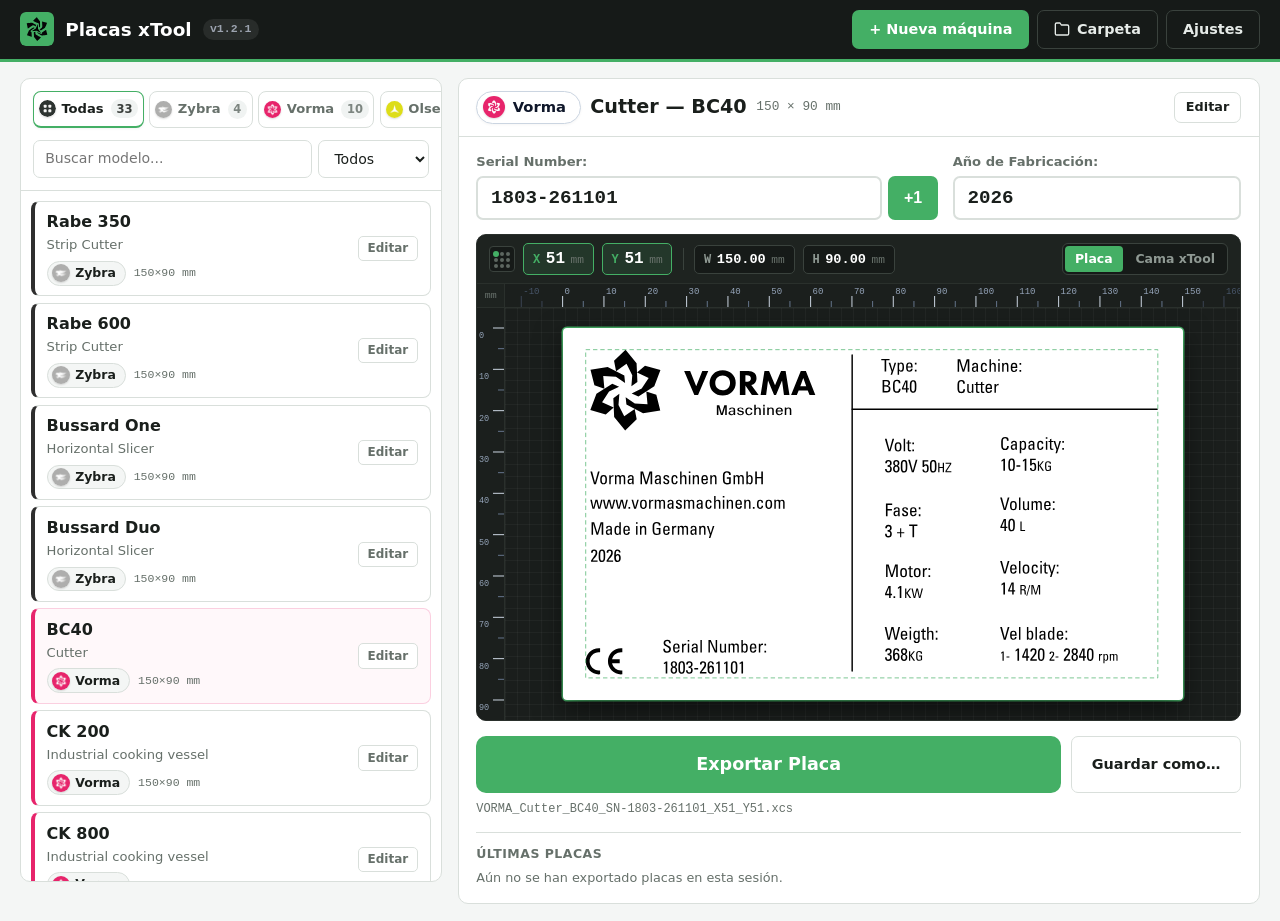
==== commit 46480aa5: "release: v1.2.1 - Authenticode digital signature and zero-warning installer" ====
--- a/index.html
+++ b/index.html
@@ -15,7 +15,7 @@
     <div class="header-brand">
       <img src="app-icon.svg" alt="" class="header-logo" width="34" height="34" />
       <h1>Placas xTool</h1>
-      <span id="appVersionBadge" class="version-badge" title="Versión instalada">v1.2.0</span>
+      <span id="appVersionBadge" class="version-badge" title="Versión instalada">v1.2.1</span>
     </div>
     <div class="header-actions">
       <button type="button" id="btnUpdateNotice" class="btn btn-update-pill" hidden style="display:none;" onclick="window.AppActions.openUpdateModal()">
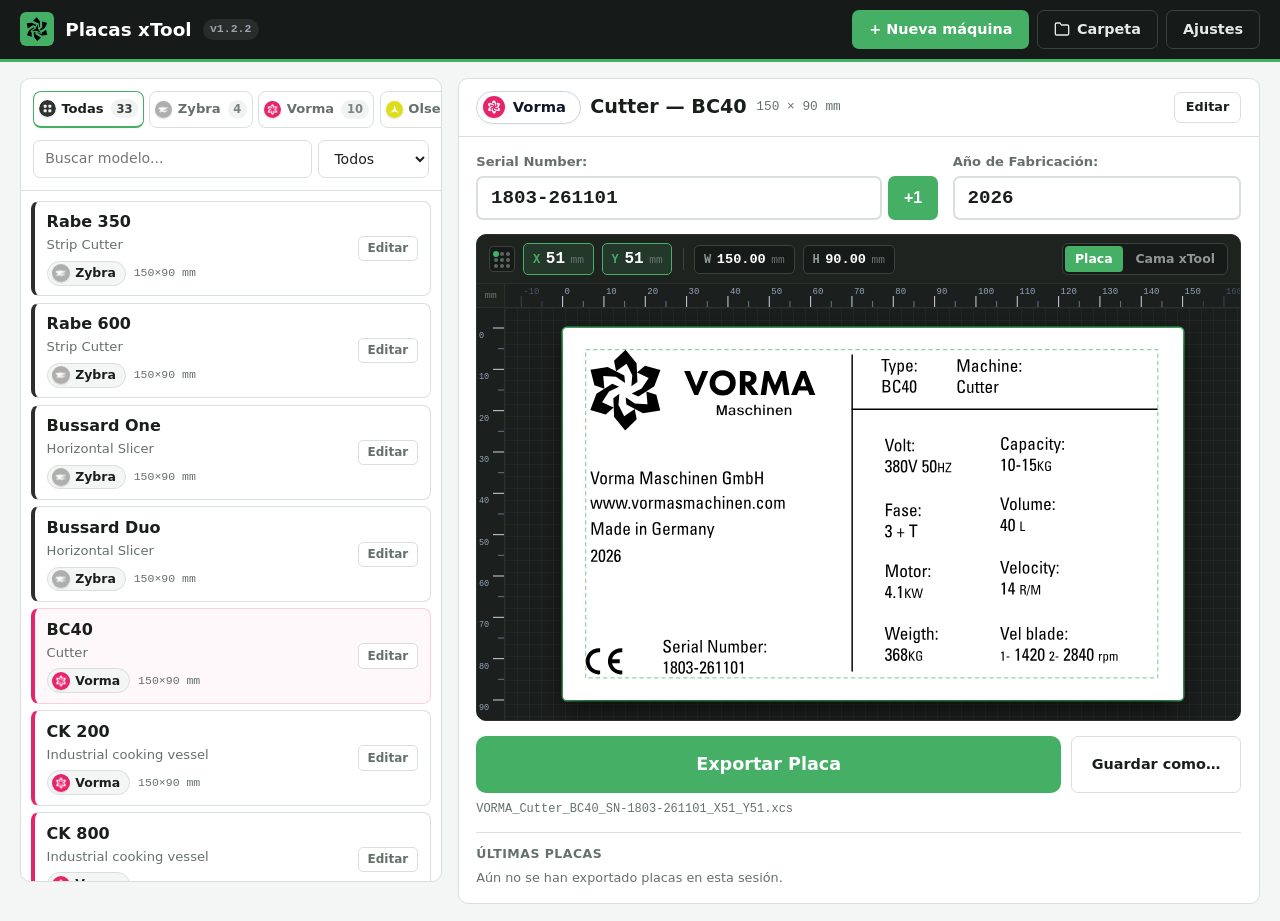
==== commit ad3c7a47: "v1.2.2: Fix 127.0.0.1 ERR_CONNECTION_REFUSED on Edge Startup Boost and source ZIP downloads" ====
--- a/index.html
+++ b/index.html
@@ -15,7 +15,7 @@
     <div class="header-brand">
       <img src="app-icon.svg" alt="" class="header-logo" width="34" height="34" />
       <h1>Placas xTool</h1>
-      <span id="appVersionBadge" class="version-badge" title="Versión instalada">v1.2.1</span>
+      <span id="appVersionBadge" class="version-badge" title="Versión instalada">v1.2.2</span>
     </div>
     <div class="header-actions">
       <button type="button" id="btnUpdateNotice" class="btn btn-update-pill" hidden style="display:none;" onclick="window.AppActions.openUpdateModal()">
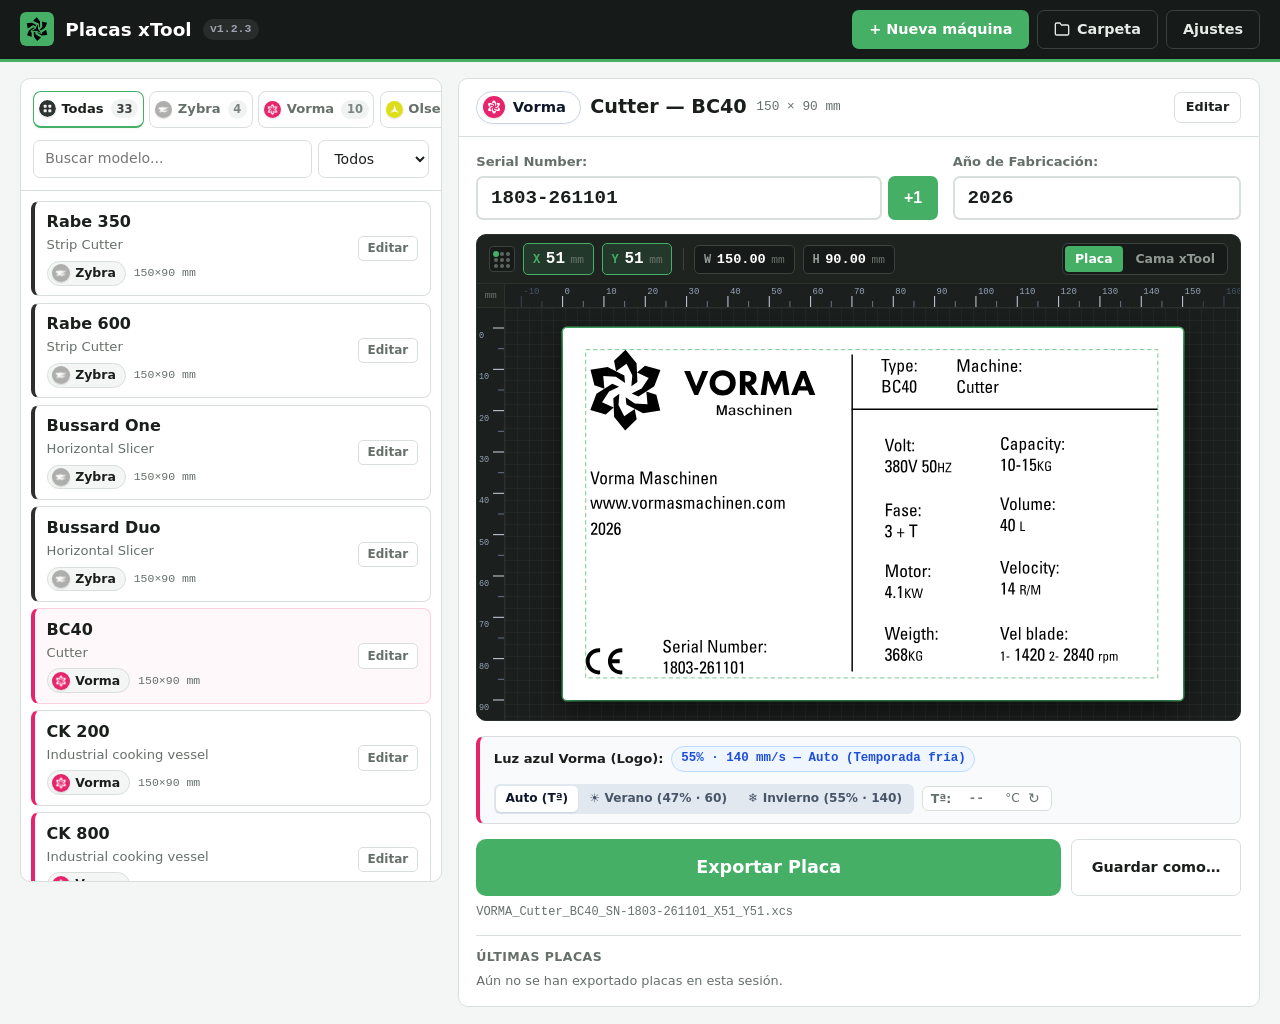
==== commit 3b0bd8f9: "v1.2.3: Remove Made in Germany and GmbH, preserve design edits, add Vorma temperature laser mode" ====
--- a/index.html
+++ b/index.html
@@ -15,7 +15,7 @@
     <div class="header-brand">
       <img src="app-icon.svg" alt="" class="header-logo" width="34" height="34" />
       <h1>Placas xTool</h1>
-      <span id="appVersionBadge" class="version-badge" title="Versión instalada">v1.2.2</span>
+      <span id="appVersionBadge" class="version-badge" title="Versión instalada">v1.2.3</span>
     </div>
     <div class="header-actions">
       <button type="button" id="btnUpdateNotice" class="btn btn-update-pill" hidden style="display:none;" onclick="window.AppActions.openUpdateModal()">
@@ -146,6 +146,27 @@
               <div id="xtoolCanvasViewport" class="svg-stage-wrapper">
                 <div id="svgPreviewContainer" class="svg-plate-frame"></div>
                 <div id="xtoolBedSimulationContainer" class="xtool-bed-simulation" hidden></div>
+              </div>
+            </div>
+          </div>
+
+          <!-- Control de temperatura y parámetros Luz Azul para Vorma -->
+          <div id="vormaLaserTempBar" class="vorma-laser-bar" hidden>
+            <div class="vorma-laser-info">
+              <span class="vorma-laser-title">Luz azul Vorma (Logo):</span>
+              <span id="vormaActiveLaserBadge" class="vorma-laser-badge">47% · 60 mm/s</span>
+            </div>
+            <div class="vorma-laser-controls">
+              <div class="vorma-mode-group" role="group" aria-label="Modo de temperatura Vorma">
+                <button type="button" class="vorma-mode-btn active" data-vorma-mode="auto" onclick="window.AppActions.setVormaBlueMode('auto')">Auto (Tª)</button>
+                <button type="button" class="vorma-mode-btn" data-vorma-mode="summer" onclick="window.AppActions.setVormaBlueMode('summer')">☀️ Verano (47% · 60)</button>
+                <button type="button" class="vorma-mode-btn" data-vorma-mode="winter" onclick="window.AppActions.setVormaBlueMode('winter')">❄️ Invierno (55% · 140)</button>
+              </div>
+              <div class="vorma-temp-box" title="Temperatura actual (°C) usada en modo Auto">
+                <label for="vormaTempInput">Tª:</label>
+                <input type="number" id="vormaTempInput" class="vorma-temp-input" step="1" min="-20" max="55" placeholder="--" />
+                <span class="vorma-temp-unit">°C</span>
+                <button type="button" class="btn-temp-refresh" onclick="window.AppActions.refreshWeatherTemp(true)" title="Detectar temperatura actual">↻</button>
               </div>
             </div>
           </div>
@@ -286,6 +307,10 @@
               <option value="layered">Capas separadas</option>
             </select>
           </div>
+          <div class="form-field">
+            <label for="settingVormaTempThreshold">Umbral frío Vorma (°C para Invierno 55% / 140 mm/s)</label>
+            <input type="number" id="settingVormaTempThreshold" step="1" min="-10" max="35" value="15" />
+          </div>
         </div>
         <label class="check-row">
           <input type="checkbox" id="settingLockInnerBounds" />
--- a/css/styles.css
+++ b/css/styles.css
@@ -985,3 +985,125 @@
   line-height: 1.45;
   color: var(--muted);
 }
+
+/* ---------- Barra de temperatura / Luz Azul Vorma ---------- */
+.vorma-laser-bar {
+  display: flex;
+  align-items: center;
+  justify-content: space-between;
+  gap: 0.75rem;
+  flex-wrap: wrap;
+  padding: 0.6rem 0.85rem;
+  background: #f8fafc;
+  border: 1px solid var(--border);
+  border-left: 4px solid var(--brand-vorma);
+  border-radius: 8px;
+}
+.vorma-laser-bar[hidden] { display: none; }
+
+.vorma-laser-info {
+  display: flex;
+  align-items: center;
+  gap: 0.5rem;
+  flex-wrap: wrap;
+}
+.vorma-laser-title {
+  font-size: 0.82rem;
+  font-weight: 700;
+  color: var(--text);
+}
+.vorma-laser-badge {
+  font-family: ui-monospace, Consolas, monospace;
+  font-size: 0.78rem;
+  font-weight: 700;
+  padding: 0.18rem 0.55rem;
+  border-radius: 999px;
+  background: #fff1f2;
+  color: #be123c;
+  border: 1px solid #fecdd3;
+}
+.vorma-laser-badge.is-winter {
+  background: #eff6ff;
+  color: #1d4ed8;
+  border-color: #bfdbfe;
+}
+.vorma-laser-badge.is-summer {
+  background: #fffbeb;
+  color: #b45309;
+  border-color: #fde68a;
+}
+
+.vorma-laser-controls {
+  display: flex;
+  align-items: center;
+  gap: 0.55rem;
+  flex-wrap: wrap;
+}
+
+.vorma-mode-group {
+  display: inline-flex;
+  background: #e2e8f0;
+  padding: 2px;
+  border-radius: 6px;
+  gap: 2px;
+}
+.vorma-mode-btn {
+  background: transparent;
+  border: none;
+  border-radius: 5px;
+  padding: 0.28rem 0.6rem;
+  font: inherit;
+  font-size: 0.76rem;
+  font-weight: 600;
+  color: #475569;
+  cursor: pointer;
+}
+.vorma-mode-btn.active {
+  background: #ffffff;
+  color: #0f172a;
+  box-shadow: 0 1px 2px rgba(0, 0, 0, 0.1);
+}
+
+.vorma-temp-box {
+  display: inline-flex;
+  align-items: center;
+  gap: 0.25rem;
+  background: #ffffff;
+  border: 1px solid var(--border);
+  border-radius: 6px;
+  padding: 0.18rem 0.45rem;
+  font-size: 0.78rem;
+}
+.vorma-temp-box label {
+  font-weight: 600;
+  color: var(--muted);
+}
+.vorma-temp-input {
+  width: 46px;
+  border: none;
+  font-family: ui-monospace, Consolas, monospace;
+  font-size: 0.82rem;
+  font-weight: 700;
+  text-align: right;
+  color: var(--text);
+  background: transparent;
+}
+.vorma-temp-input:focus { outline: none; }
+.vorma-temp-unit {
+  color: var(--muted);
+  font-size: 0.75rem;
+}
+.btn-temp-refresh {
+  background: transparent;
+  border: none;
+  cursor: pointer;
+  font-size: 0.9rem;
+  line-height: 1;
+  padding: 0.1rem 0.25rem;
+  color: var(--muted);
+  border-radius: 4px;
+}
+.btn-temp-refresh:hover {
+  background: #f1f5f9;
+  color: var(--text);
+}
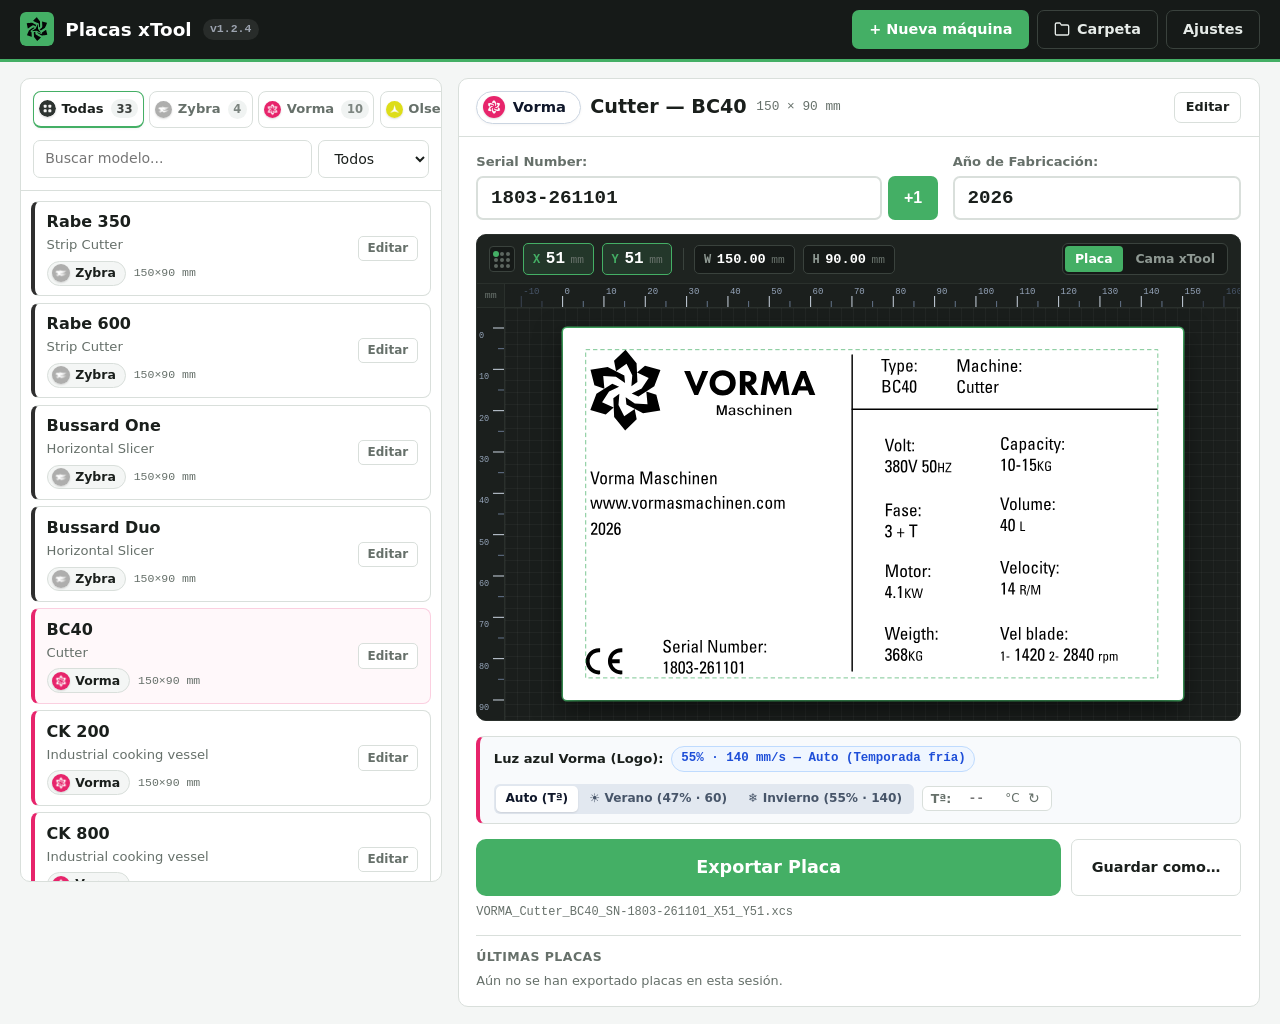
==== commit aeedfb92: "v1.2.4: Auto-scale long titles, names and models to prevent text overlap" ====
--- a/index.html
+++ b/index.html
@@ -15,7 +15,7 @@
     <div class="header-brand">
       <img src="app-icon.svg" alt="" class="header-logo" width="34" height="34" />
       <h1>Placas xTool</h1>
-      <span id="appVersionBadge" class="version-badge" title="Versión instalada">v1.2.3</span>
+      <span id="appVersionBadge" class="version-badge" title="Versión instalada">v1.2.4</span>
     </div>
     <div class="header-actions">
       <button type="button" id="btnUpdateNotice" class="btn btn-update-pill" hidden style="display:none;" onclick="window.AppActions.openUpdateModal()">
